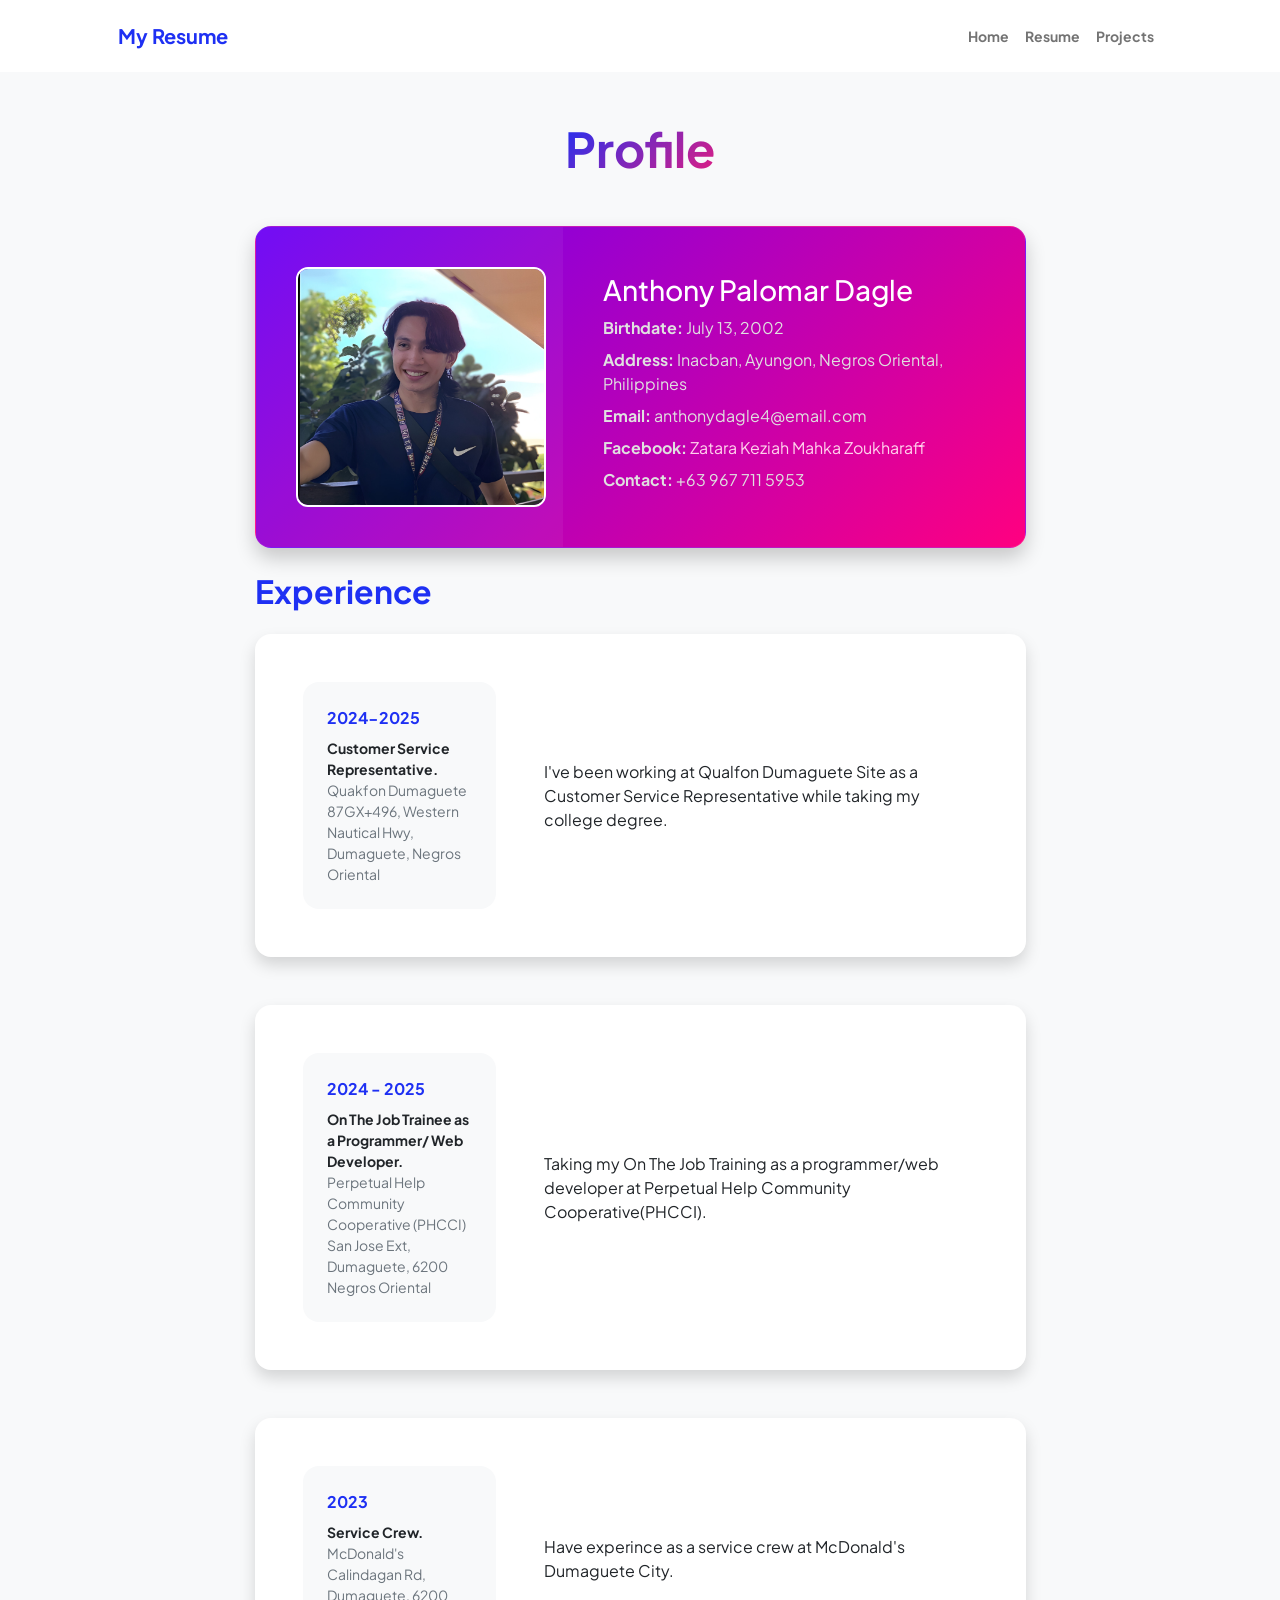
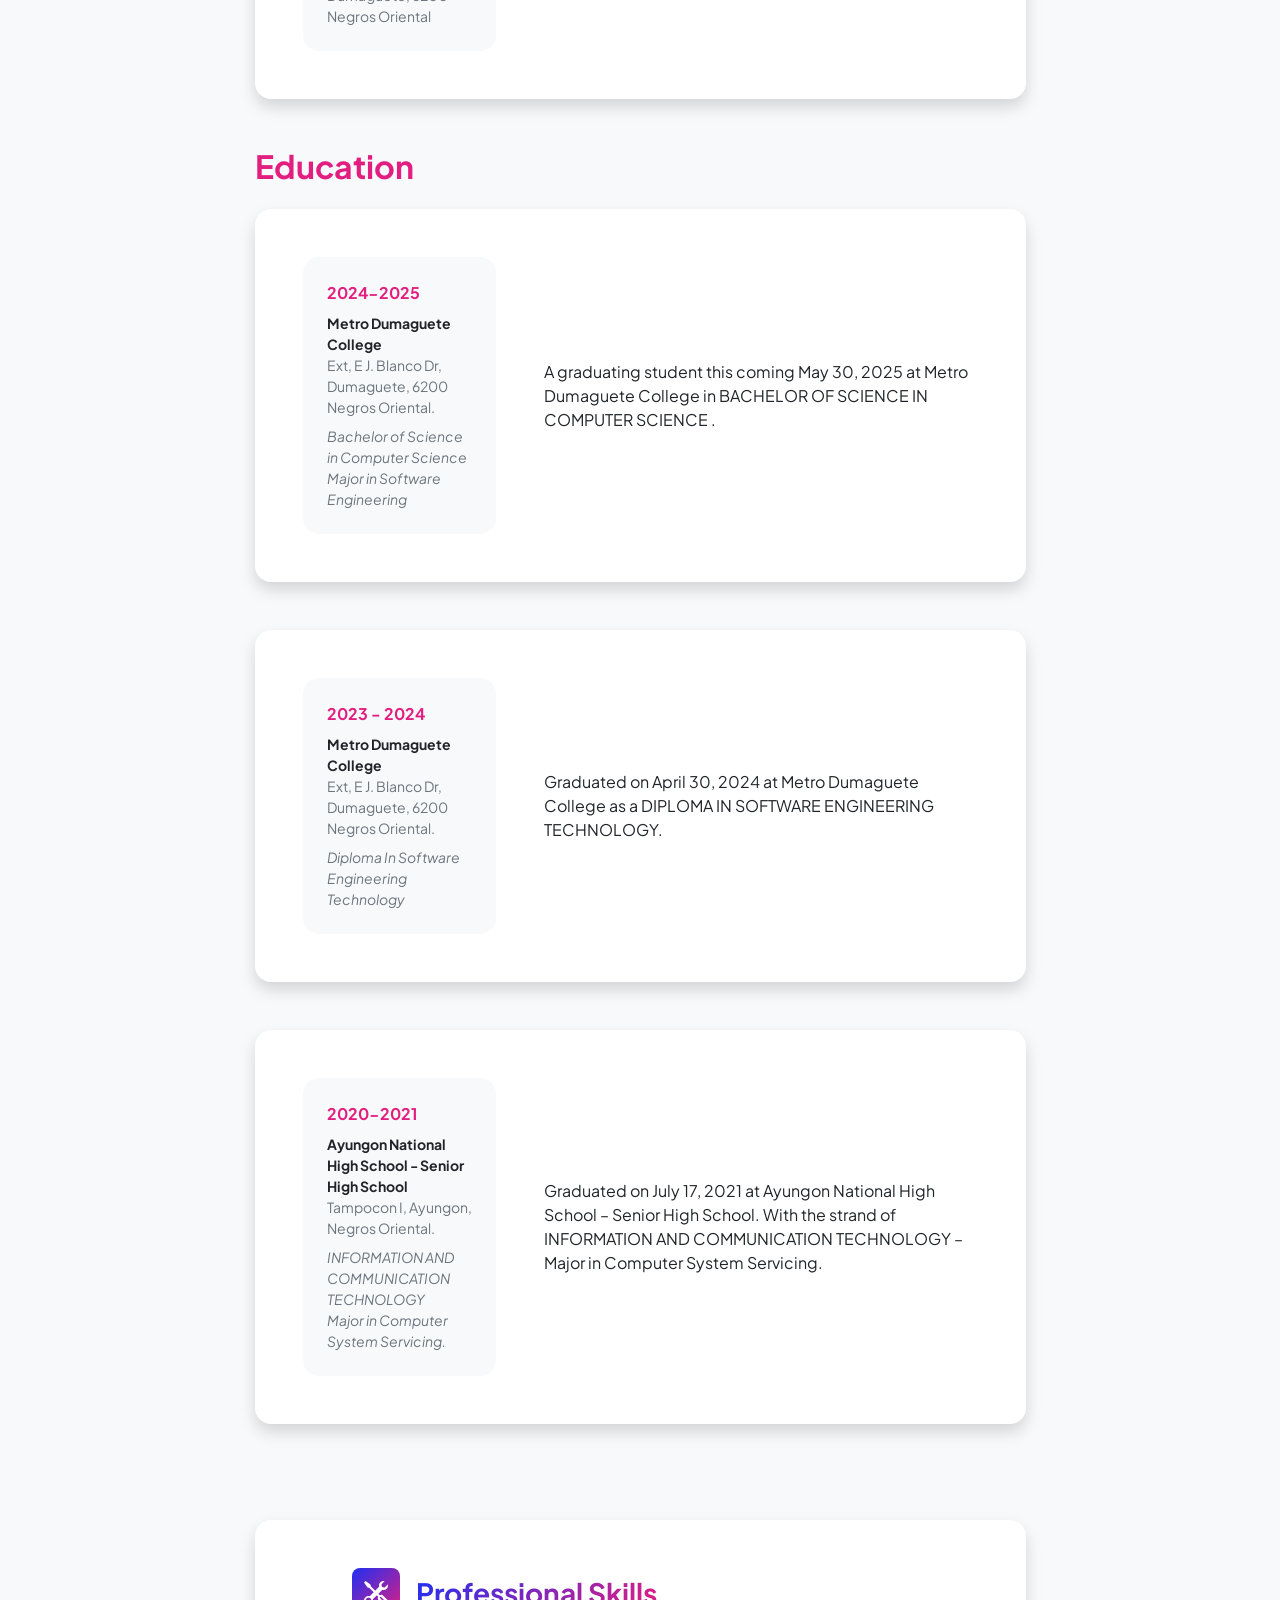
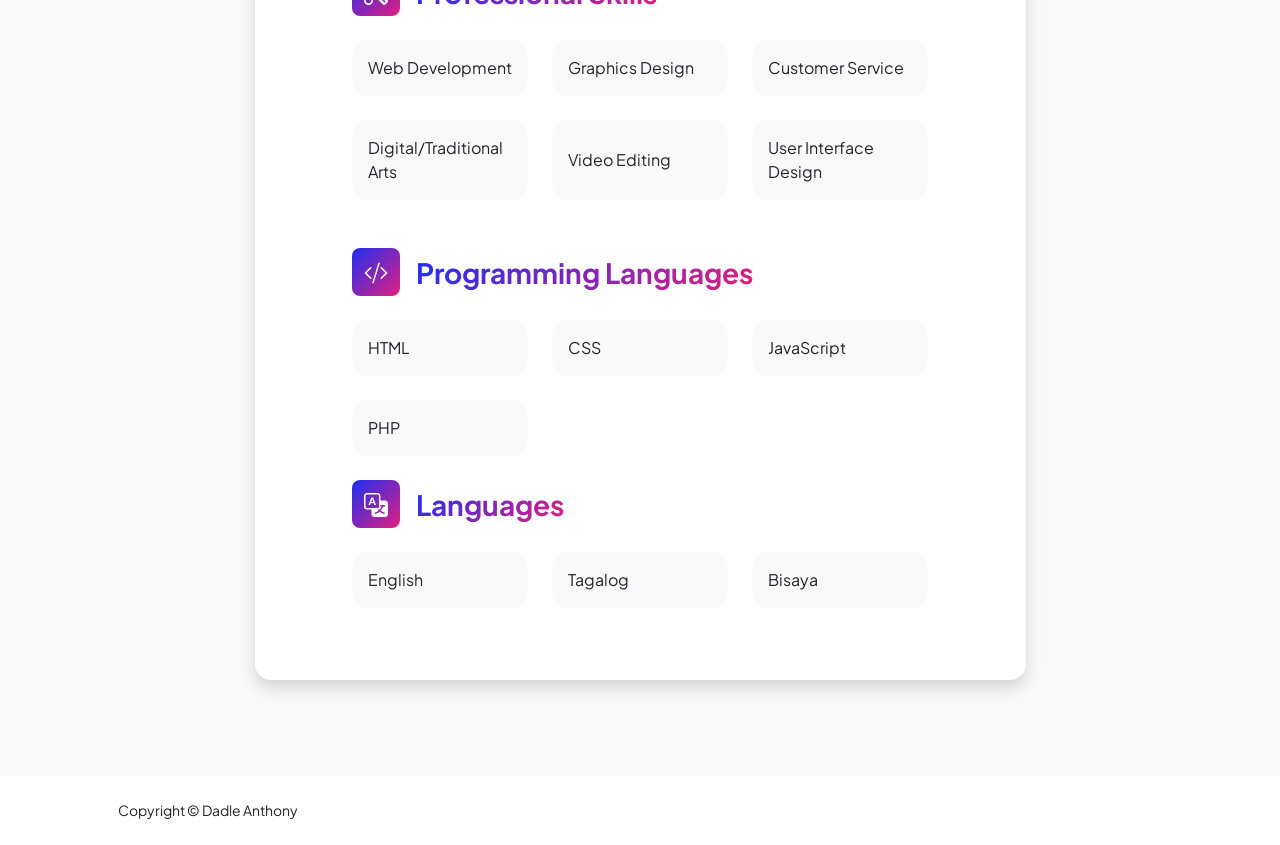
==== resume.html @ 904de493 "initial commit portfolio" ====
<!DOCTYPE html>
<html lang="en">
    <head>
        <meta charset="utf-8" />
        <meta name="viewport" content="width=device-width, initial-scale=1, shrink-to-fit=no" />
        <meta name="description" content="" />
        <meta name="author" content="" />
        <title>Dagle Anthony's Portfolio</title>
        <!-- Favicon-->
        <link rel="icon" type="image/x-icon" href="assets/favicon.ico" />
        <!-- Custom Google font-->
        <link rel="preconnect" href="https://fonts.googleapis.com" />
        <link rel="preconnect" href="https://fonts.gstatic.com" crossorigin />
        <link href="https://fonts.googleapis.com/css2?family=Plus+Jakarta+Sans:wght@100;200;300;400;500;600;700;800;900&amp;display=swap" rel="stylesheet" />
        <!-- Bootstrap icons-->
        <link href="https://cdn.jsdelivr.net/npm/bootstrap-icons@1.8.1/font/bootstrap-icons.css" rel="stylesheet" />
        <!-- Core theme CSS (includes Bootstrap)-->
        <link href="css/styles.css" rel="stylesheet" />
    </head>
    <body class="d-flex flex-column h-100 bg-light">
        <main class="flex-shrink-0">
            <!-- Navigation-->
            <nav class="navbar navbar-expand-lg navbar-light bg-white py-3">
                <div class="container px-5">
                    <a class="navbar-brand" href="index.html"><span class="fw-bolder text-primary">My Resume</span></a>
                    <button class="navbar-toggler" type="button" data-bs-toggle="collapse" data-bs-target="#navbarSupportedContent" aria-controls="navbarSupportedContent" aria-expanded="false" aria-label="Toggle navigation"><span class="navbar-toggler-icon"></span></button>
                    <div class="collapse navbar-collapse" id="navbarSupportedContent">
                        <ul class="navbar-nav ms-auto mb-2 mb-lg-0 small fw-bolder">
                            <li class="nav-item"><a class="nav-link" href="index.html">Home</a></li>
                            <li class="nav-item"><a class="nav-link" href="resume.html">Resume</a></li>
                            <li class="nav-item"><a class="nav-link" href="projects.html">Projects</a></li>
                            <!-- <li class="nav-item"><a class="nav-link" href="contact.html">Contact</a></li> -->
                        </ul>
                    </div>
                </div>
            </nav>
            <!-- Page Content-->
            <div class="container px-5 my-5">
                <div class="text-center mb-5">
                    <h1 class="display-5 fw-bolder mb-0"><span class="text-gradient d-inline">Profile</span></h1>
                </div>
                <div class="row gx-5 justify-content-center">
                    <div class="col-lg-11 col-xl-9 col-xxl-8">
                        <!--Profile Section-->
                        
                            <div class="profile-card">
                              <div class="profile-image">
                                <img src="assets/profile2.jpg" alt="Profile Picture" />
                              </div>
                              <div class="profile-info">
                                <h2>Anthony Palomar Dagle</h2>
                                <p><strong>Birthdate:</strong> July 13, 2002</p>
                                <p><strong>Address:</strong> Inacban, Ayungon, Negros Oriental, Philippines</p>
                                <p><strong>Email:</strong> anthonydagle4@email.com</p>
                                <p><strong>Facebook:</strong> <a href="https://www.facebook.com/anthony.dagle.77" target="_blank">Zatara Keziah Mahka Zoukharaff</a></p>
                                <p><strong>Contact:</strong> +63 967 711 5953</p>
                              </div>
                            </div>
                            <br>
                          

                        <!-- Experience Section-->
                        <section>
                            <div class="d-flex align-items-center justify-content-between mb-4">
                                <h2 class="text-primary fw-bolder mb-0">Experience</h2>
                                <!-- Download resume button-->
                                <!-- Note: Set the link href target to a PDF file within your project-->
                                
                            </div>
                        
                            <!-- Experience Card 1-->
                            <div class="card shadow border-0 rounded-4 mb-5">
                                <div class="card-body p-5">
                                    <div class="row align-items-center gx-5">
                                        <div class="col text-center text-lg-start mb-4 mb-lg-0">
                                            <div class="bg-light p-4 rounded-4">
                                                <div class="text-primary fw-bolder mb-2">2024-2025</div>
                                                <div class="small fw-bolder">Customer Service Representative.</div>
                                                <div class="small text-muted">Quakfon Dumaguete</div>
                                                <div class="small text-muted">87GX+496, Western Nautical Hwy, Dumaguete, Negros Oriental</div>
                                            </div>
                                        </div>
                                        <div class="col-lg-8"><div>I've been working at Qualfon Dumaguete Site as a Customer Service Representative while taking my college degree.</div></div>
                                    </div>
                                </div>
                            </div>
                            <!-- Experience Card 2-->
                            <div class="card shadow border-0 rounded-4 mb-5">
                                <div class="card-body p-5">
                                    <div class="row align-items-center gx-5">
                                        <div class="col text-center text-lg-start mb-4 mb-lg-0">
                                            <div class="bg-light p-4 rounded-4">
                                                <div class="text-primary fw-bolder mb-2">2024 - 2025</div>
                                                <div class="small fw-bolder">On The Job Trainee as a Programmer/ Web Developer.</div>
                                                <div class="small text-muted">Perpetual Help Community Cooperative (PHCCI)</div>
                                                <div class="small text-muted">San Jose Ext, Dumaguete, 6200 Negros Oriental</div>
                                            </div>
                                        </div>
                                        <div class="col-lg-8"><div>Taking my On The Job Training as a programmer/web developer at Perpetual Help Community Cooperative(PHCCI).</div></div>
                                    </div>
                                </div>
                            </div>
                            <!-- Experience Card 3-->
                            <div class="card shadow border-0 rounded-4 mb-5">
                                <div class="card-body p-5">
                                    <div class="row align-items-center gx-5">
                                        <div class="col text-center text-lg-start mb-4 mb-lg-0">
                                            <div class="bg-light p-4 rounded-4">
                                                <div class="text-primary fw-bolder mb-2">2023</div>
                                                <div class="small fw-bolder">Service Crew.</div>
                                                <div class="small text-muted">McDonald's</div>
                                                <div class="small text-muted">Calindagan Rd, Dumaguete, 6200 Negros Oriental</div>
                                            </div>
                                        </div>
                                        <div class="col-lg-8"><div>Have experince as a service crew at McDonald's Dumaguete City.</div></div>
                                    </div>
                                </div>
                            </div>
                            
                        </section>
                        <!-- Education Section-->
                        <section>
                            <h2 class="text-secondary fw-bolder mb-4">Education</h2>
                            <!-- Education Card 1-->
                            <div class="card shadow border-0 rounded-4 mb-5">
                                <div class="card-body p-5">
                                    <div class="row align-items-center gx-5">
                                        <div class="col text-center text-lg-start mb-4 mb-lg-0">
                                            <div class="bg-light p-4 rounded-4">
                                                <div class="text-secondary fw-bolder mb-2">2024-2025</div>
                                                <div class="mb-2">
                                                    <div class="small fw-bolder">Metro Dumaguete College</div>
                                                    <div class="small text-muted">Ext, E J. Blanco Dr, Dumaguete, 6200 Negros Oriental.</div>
                                                </div>
                                                <div class="fst-italic">
                                                    <div class="small text-muted">Bachelor of Science in Computer Science</div>
                                                    <div class="small text-muted">Major in Software Engineering</div>
                                                </div>
                                            </div>
                                        </div>
                                        <div class="col-lg-8"><div>A graduating student this coming May 30, 2025 at Metro Dumaguete College in BACHELOR OF SCIENCE IN COMPUTER SCIENCE .</div></div>
                                    </div>
                                </div>
                            </div>
                            <!-- Education Card 2-->
                            <div class="card shadow border-0 rounded-4 mb-5">
                                <div class="card-body p-5">
                                    <div class="row align-items-center gx-5">
                                        <div class="col text-center text-lg-start mb-4 mb-lg-0">
                                            <div class="bg-light p-4 rounded-4">
                                                <div class="text-secondary fw-bolder mb-2">2023 - 2024</div>
                                                <div class="mb-2">
                                                    <div class="small fw-bolder">Metro Dumaguete College</div>
                                                    <div class="small text-muted">Ext, E J. Blanco Dr, Dumaguete, 6200 Negros Oriental.</div>
                                                </div>
                                                <div class="fst-italic">
                                                    <div class="small text-muted">Diploma In Software Engineering Technology</div>
                                                    
                                                </div>
                                            </div>
                                        </div>
                                        <div class="col-lg-8"><div>Graduated on April 30, 2024 at Metro Dumaguete College as a DIPLOMA IN SOFTWARE ENGINEERING TECHNOLOGY.</div></div>
                                    </div>
                                </div>
                            </div>
                            <!-- Education Card 3-->
                            <div class="card shadow border-0 rounded-4 mb-5">
                                <div class="card-body p-5">
                                    <div class="row align-items-center gx-5">
                                        <div class="col text-center text-lg-start mb-4 mb-lg-0">
                                            <div class="bg-light p-4 rounded-4">
                                                <div class="text-secondary fw-bolder mb-2">2020-2021</div>
                                                <div class="mb-2">
                                                    <div class="small fw-bolder">Ayungon National High School - Senior High School</div>
                                                    <div class="small text-muted">Tampocon I, Ayungon, Negros Oriental.</div>
                                                </div>
                                                <div class="fst-italic">
                                                    <div class="small text-muted">INFORMATION AND COMMUNICATION TECHNOLOGY</div>
                                                    <div class="small text-muted">Major in Computer System Servicing.</div>
                                                </div>
                                            </div>
                                        </div>
                                        <div class="col-lg-8"><div>Graduated on July 17, 2021 at Ayungon National High School – Senior High School. With the strand of INFORMATION AND COMMUNICATION TECHNOLOGY – Major in Computer System Servicing.</div></div>
                                    </div>
                                </div>
                            </div>

                        </section>
                        <!-- Divider-->
                        <div class="pb-5"></div>
                        <!-- Skills Section-->
                        <section>
                            <!-- Skillset Card-->
                            <div class="card shadow border-0 rounded-4 mb-5">
                                <div class="card-body p-5">
                                    <!-- Professional skills list-->
                                    <div class="mb-5">
                                        <div class="d-flex align-items-center mb-4">
                                            <div class="feature bg-primary bg-gradient-primary-to-secondary text-white rounded-3 me-3"><i class="bi bi-tools"></i></div>
                                            <h3 class="fw-bolder mb-0"><span class="text-gradient d-inline">Professional Skills</span></h3>
                                        </div>
                                        <div class="row row-cols-1 row-cols-md-3 mb-4">
                                            <div class="col mb-4 mb-md-0"><div class="d-flex align-items-center bg-light rounded-4 p-3 h-100">Web Development</div></div>
                                            <div class="col mb-4 mb-md-0"><div class="d-flex align-items-center bg-light rounded-4 p-3 h-100">Graphics Design</div></div>
                                            <div class="col"><div class="d-flex align-items-center bg-light rounded-4 p-3 h-100">Customer Service</div></div>
                                        </div>
                                        <div class="row row-cols-1 row-cols-md-3">
                                            <div class="col mb-4 mb-md-0"><div class="d-flex align-items-center bg-light rounded-4 p-3 h-100">Digital/Traditional Arts</div></div>
                                            <div class="col mb-4 mb-md-0"><div class="d-flex align-items-center bg-light rounded-4 p-3 h-100">Video Editing</div></div>
                                            <div class="col"><div class="d-flex align-items-center bg-light rounded-4 p-3 h-100">User Interface Design</div></div>
                                        </div>
                                    </div>
                                    <!-- Languages list-->
                                    <div class="mb-0">
                                        <div class="d-flex align-items-center mb-4">
                                            <div class="feature bg-primary bg-gradient-primary-to-secondary text-white rounded-3 me-3"><i class="bi bi-code-slash"></i></div>
                                            <h3 class="fw-bolder mb-0"><span class="text-gradient d-inline">Programming Languages</span></h3>
                                        </div>
                                        <div class="row row-cols-1 row-cols-md-3 mb-4">
                                            <div class="col mb-4 mb-md-0"><div class="d-flex align-items-center bg-light rounded-4 p-3 h-100">HTML</div></div>
                                            <div class="col mb-4 mb-md-0"><div class="d-flex align-items-center bg-light rounded-4 p-3 h-100">CSS</div></div>
                                            <div class="col"><div class="d-flex align-items-center bg-light rounded-4 p-3 h-100">JavaScript</div></div>
                                        </div>
                                        <div class="row row-cols-1 row-cols-md-3">
                                            <div class="col mb-4 mb-md-0"><div class="d-flex align-items-center bg-light rounded-4 p-3 h-100">PHP</div></div>
                                            
                                        </div>
                                    </div>
                                    <!-- Dialect list-->
                                     <br>
                                    <div class="mb-0">
                                        <div class="d-flex align-items-center mb-4">
                                            <div class="feature bg-primary bg-gradient-primary-to-secondary text-white rounded-3 me-3"><i class="bi bi-translate"></i></div>
                                            <h3 class="fw-bolder mb-0"><span class="text-gradient d-inline">Languages</span></h3>
                                        </div>
                                        <div class="row row-cols-1 row-cols-md-3 mb-4">
                                            <div class="col mb-4 mb-md-0"><div class="d-flex align-items-center bg-light rounded-4 p-3 h-100">English</div></div>
                                            <div class="col mb-4 mb-md-0"><div class="d-flex align-items-center bg-light rounded-4 p-3 h-100">Tagalog</div></div>
                                            <div class="col"><div class="d-flex align-items-center bg-light rounded-4 p-3 h-100">Bisaya</div></div>
                                        </div>
                                        
                                    </div>
                                </div>
                            </div>
                        </section>
                    </div>
                </div>
            </div>
        </main>
        <!-- Footer-->
        <footer class="bg-white py-4 mt-auto">
            <div class="container px-5">
                <div class="row align-items-center justify-content-between flex-column flex-sm-row">
                    <div class="col-auto"><div class="small m-0">Copyright &copy; Dadle Anthony</div></div>
                    <!-- <div class="col-auto">
                        <a class="small" href="#!">Privacy</a>
                        <span class="mx-1">&middot;</span>
                        <a class="small" href="#!">Terms</a>
                        <span class="mx-1">&middot;</span>
                        <a class="small" href="#!">Contact</a>
                    </div>-->
                </div>
            </div>
        </footer>
        <!-- Bootstrap core JS-->
        <script src="https://cdn.jsdelivr.net/npm/bootstrap@5.2.3/dist/js/bootstrap.bundle.min.js"></script>
        <!-- Core theme JS-->
        <script src="js/scripts.js"></script>
    </body>
</html>
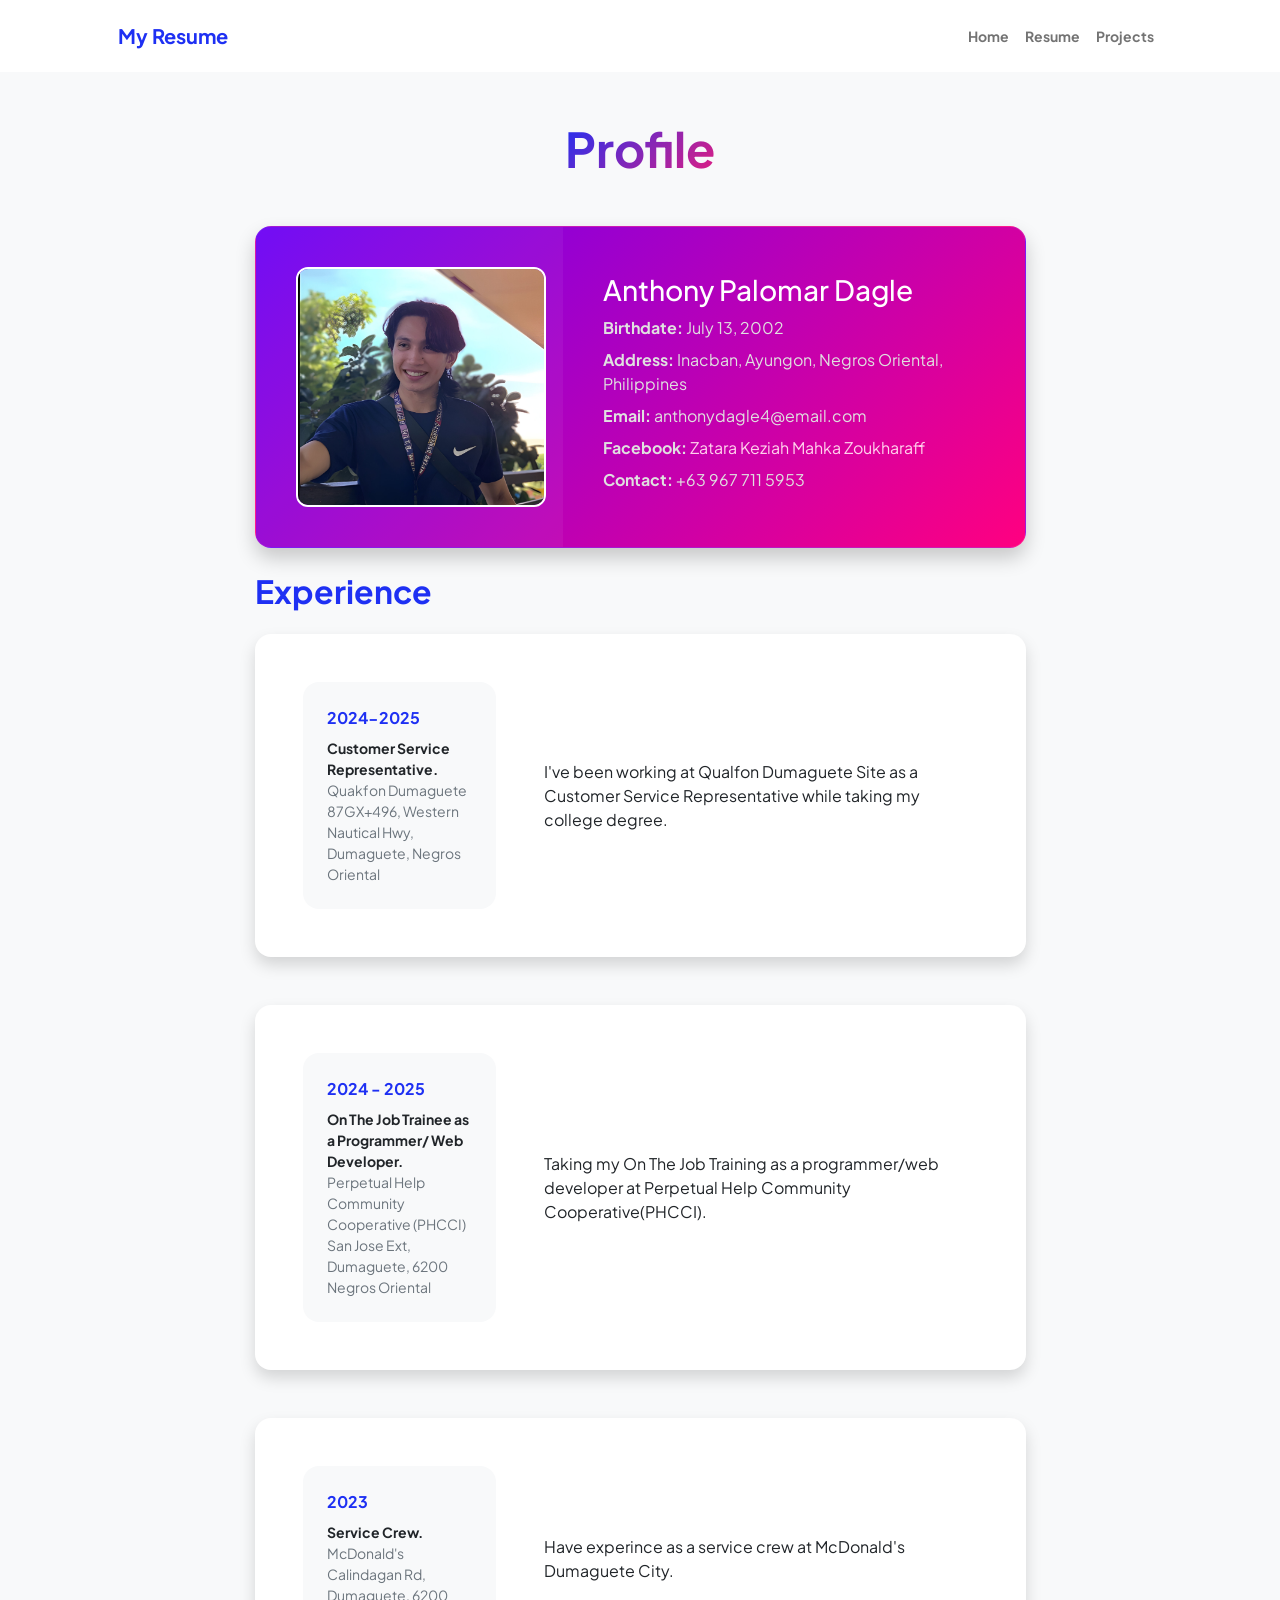
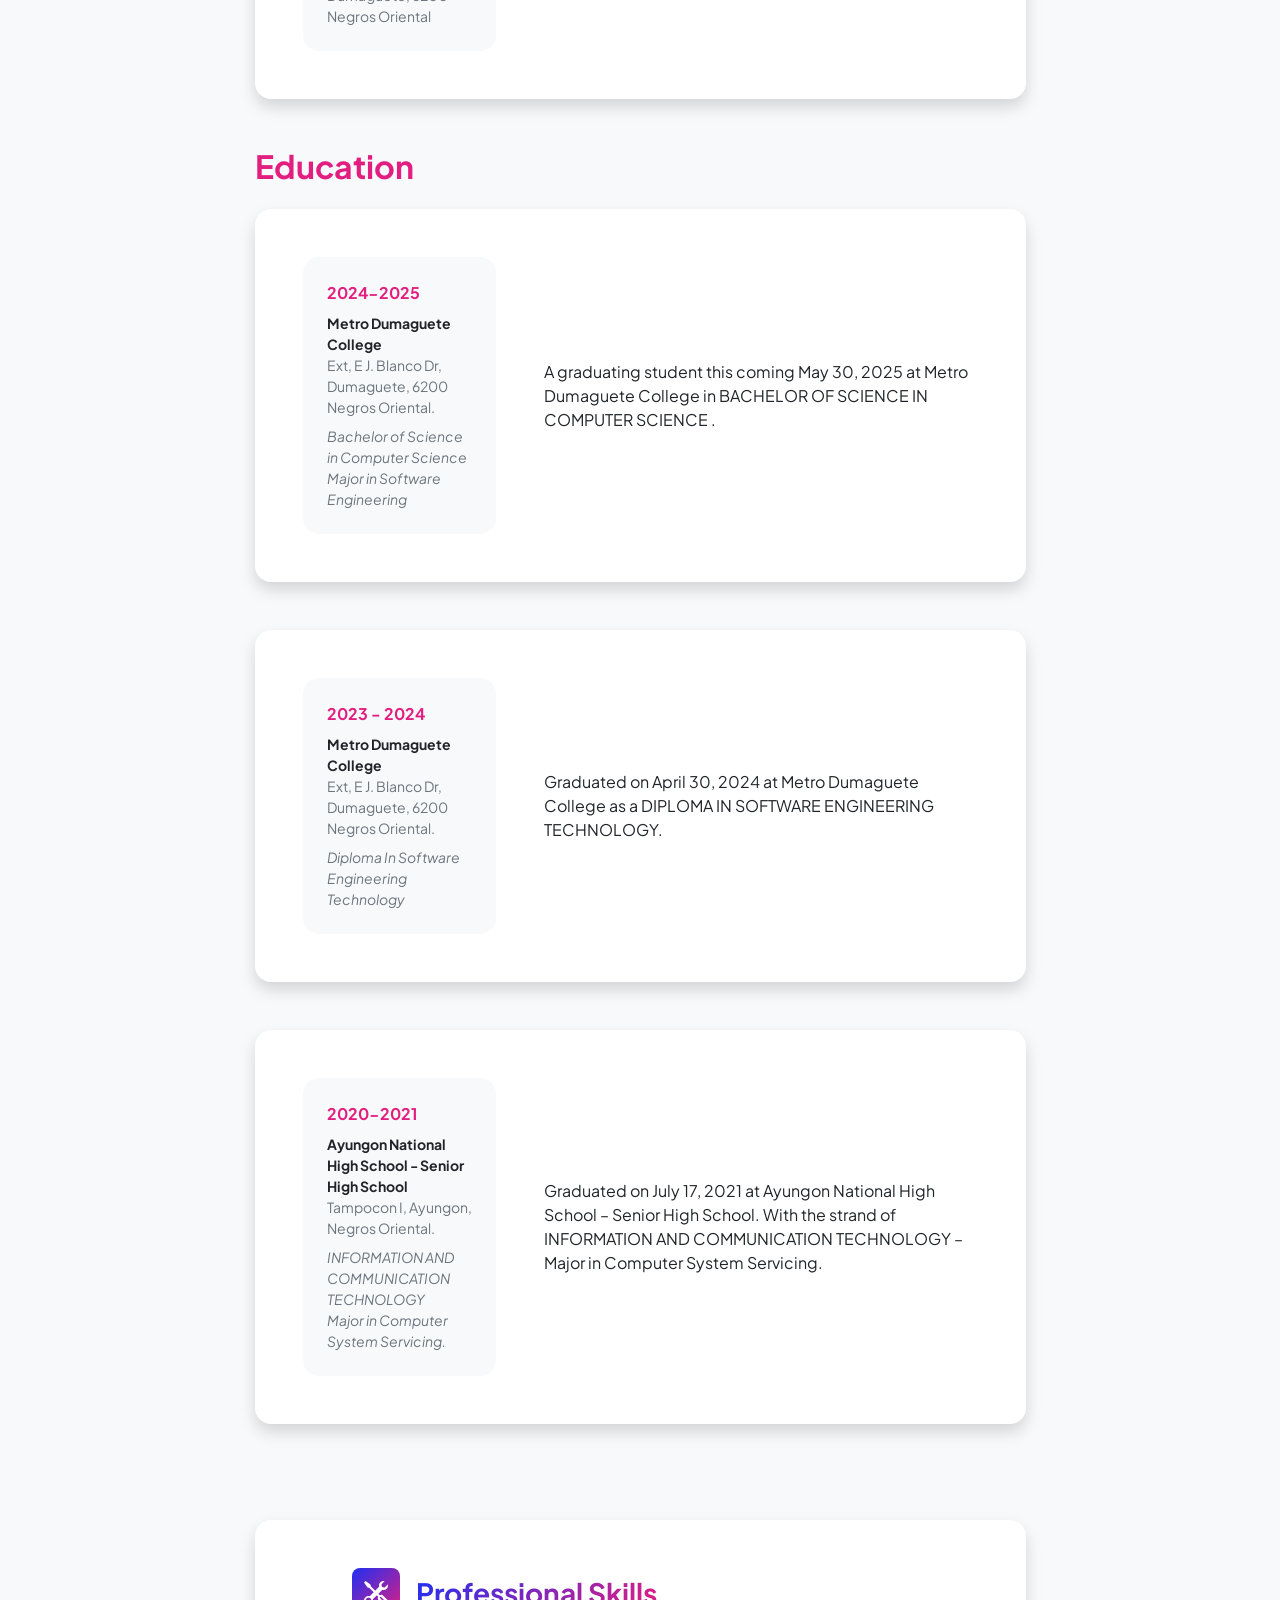
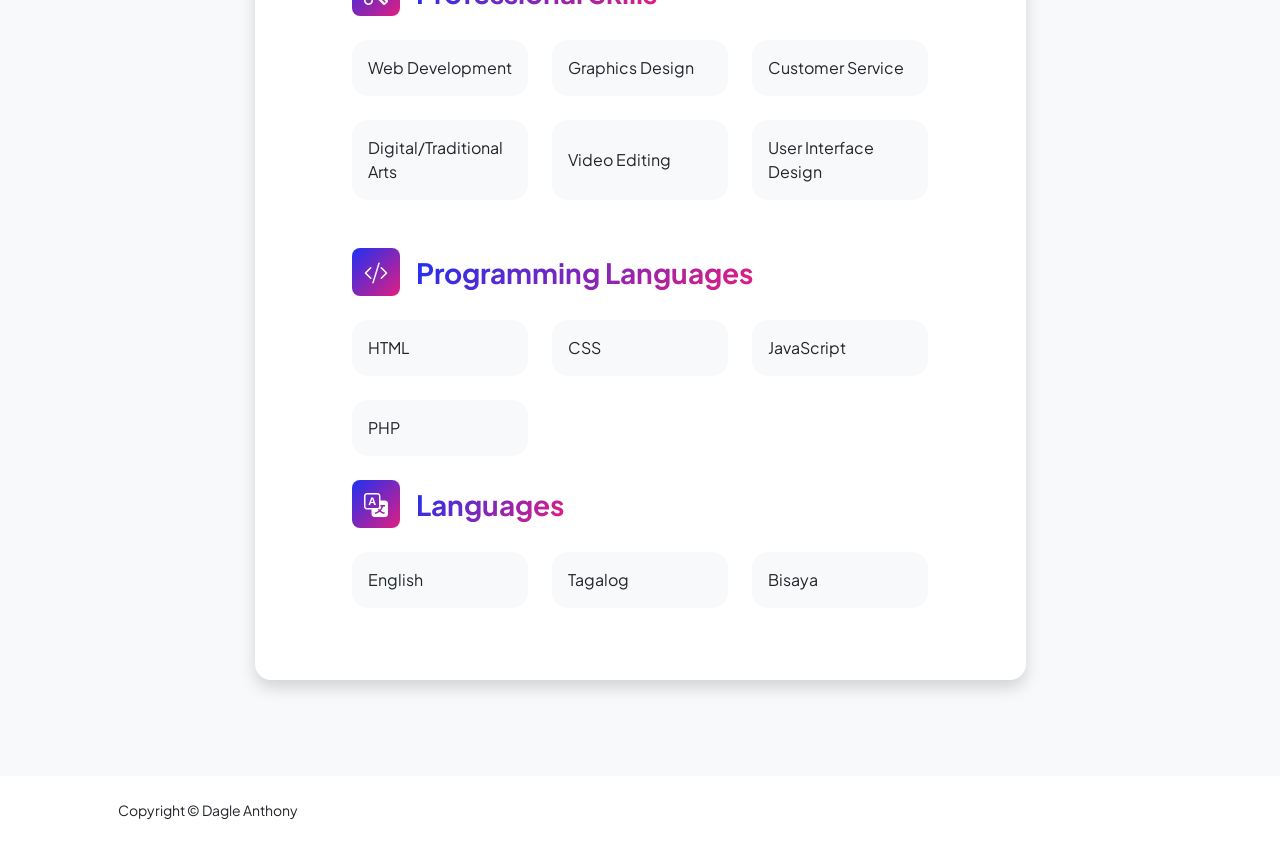
==== commit 6acfc560: "Update resume.html" ====
--- a/resume.html
+++ b/resume.html
@@ -251,7 +251,7 @@
         <footer class="bg-white py-4 mt-auto">
             <div class="container px-5">
                 <div class="row align-items-center justify-content-between flex-column flex-sm-row">
-                    <div class="col-auto"><div class="small m-0">Copyright &copy; Dadle Anthony</div></div>
+                    <div class="col-auto"><div class="small m-0">Copyright &copy; Dagle Anthony</div></div>
                     <!-- <div class="col-auto">
                         <a class="small" href="#!">Privacy</a>
                         <span class="mx-1">&middot;</span>
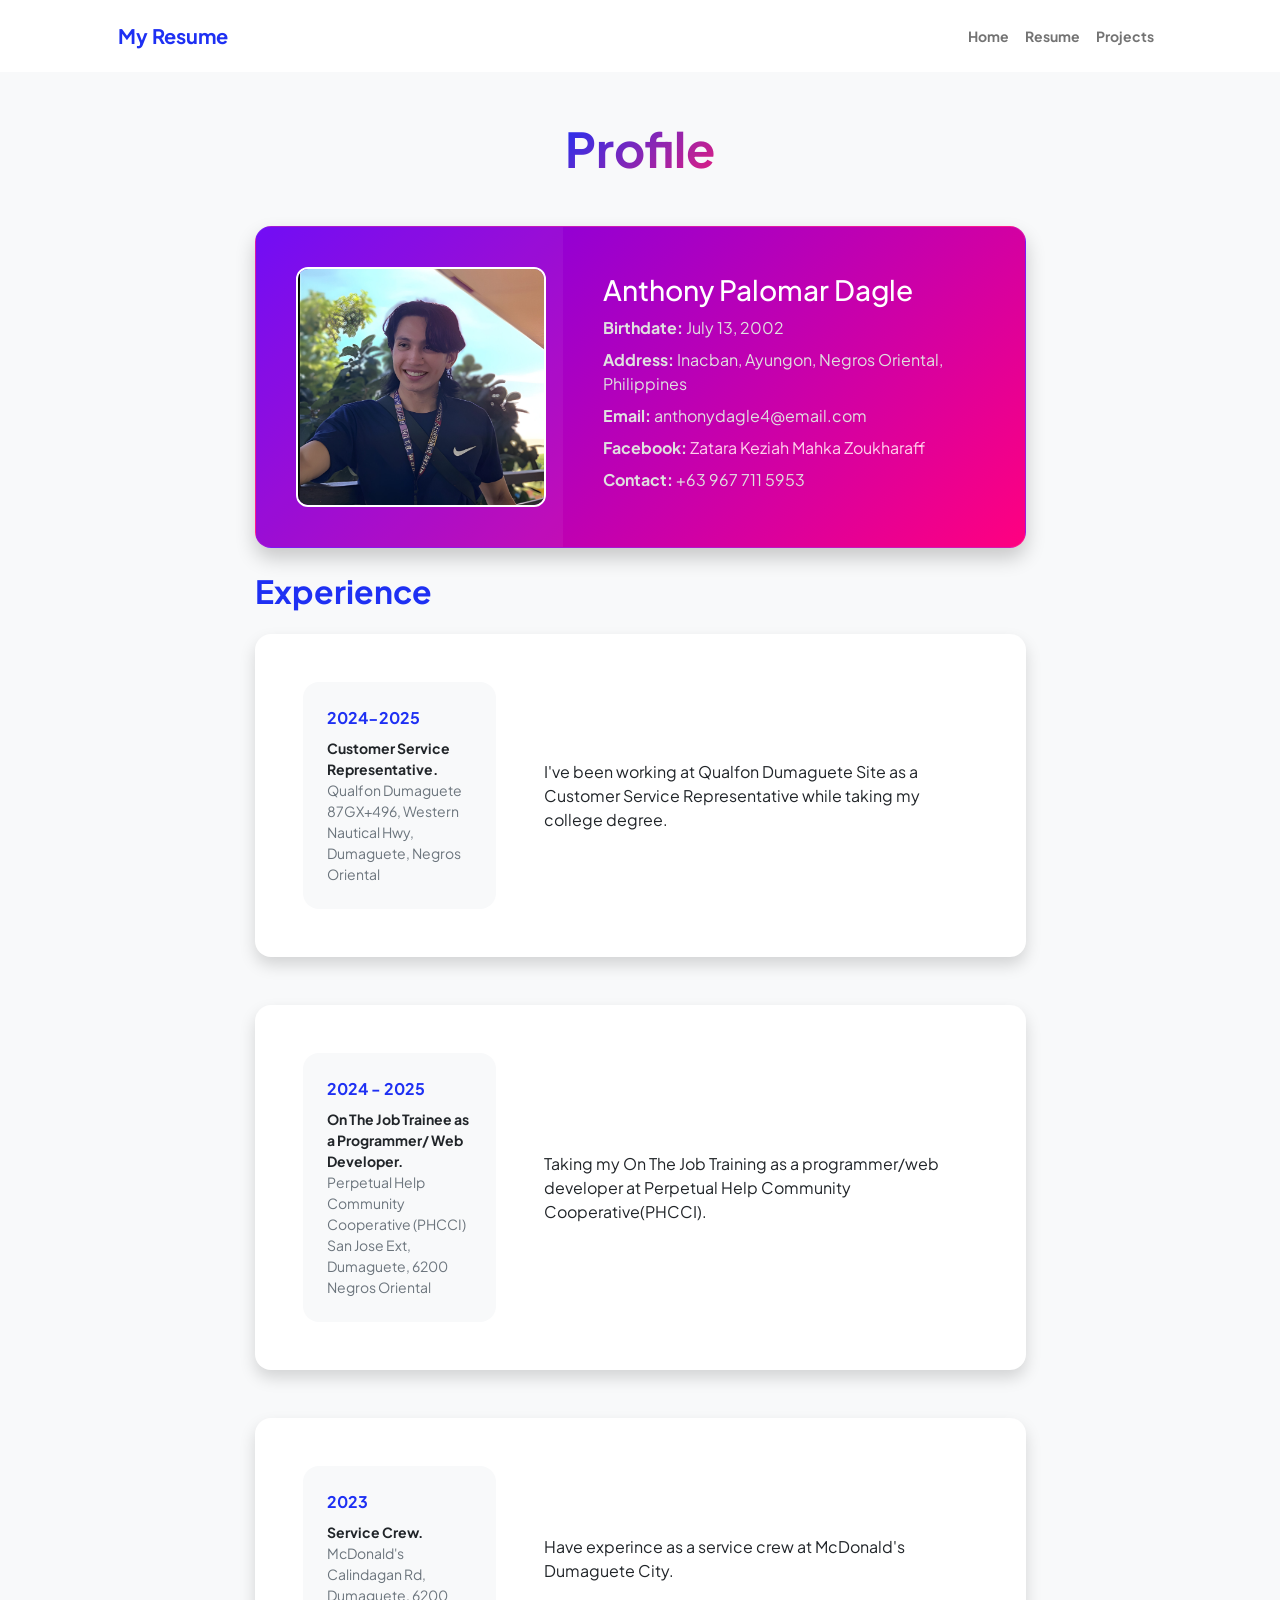
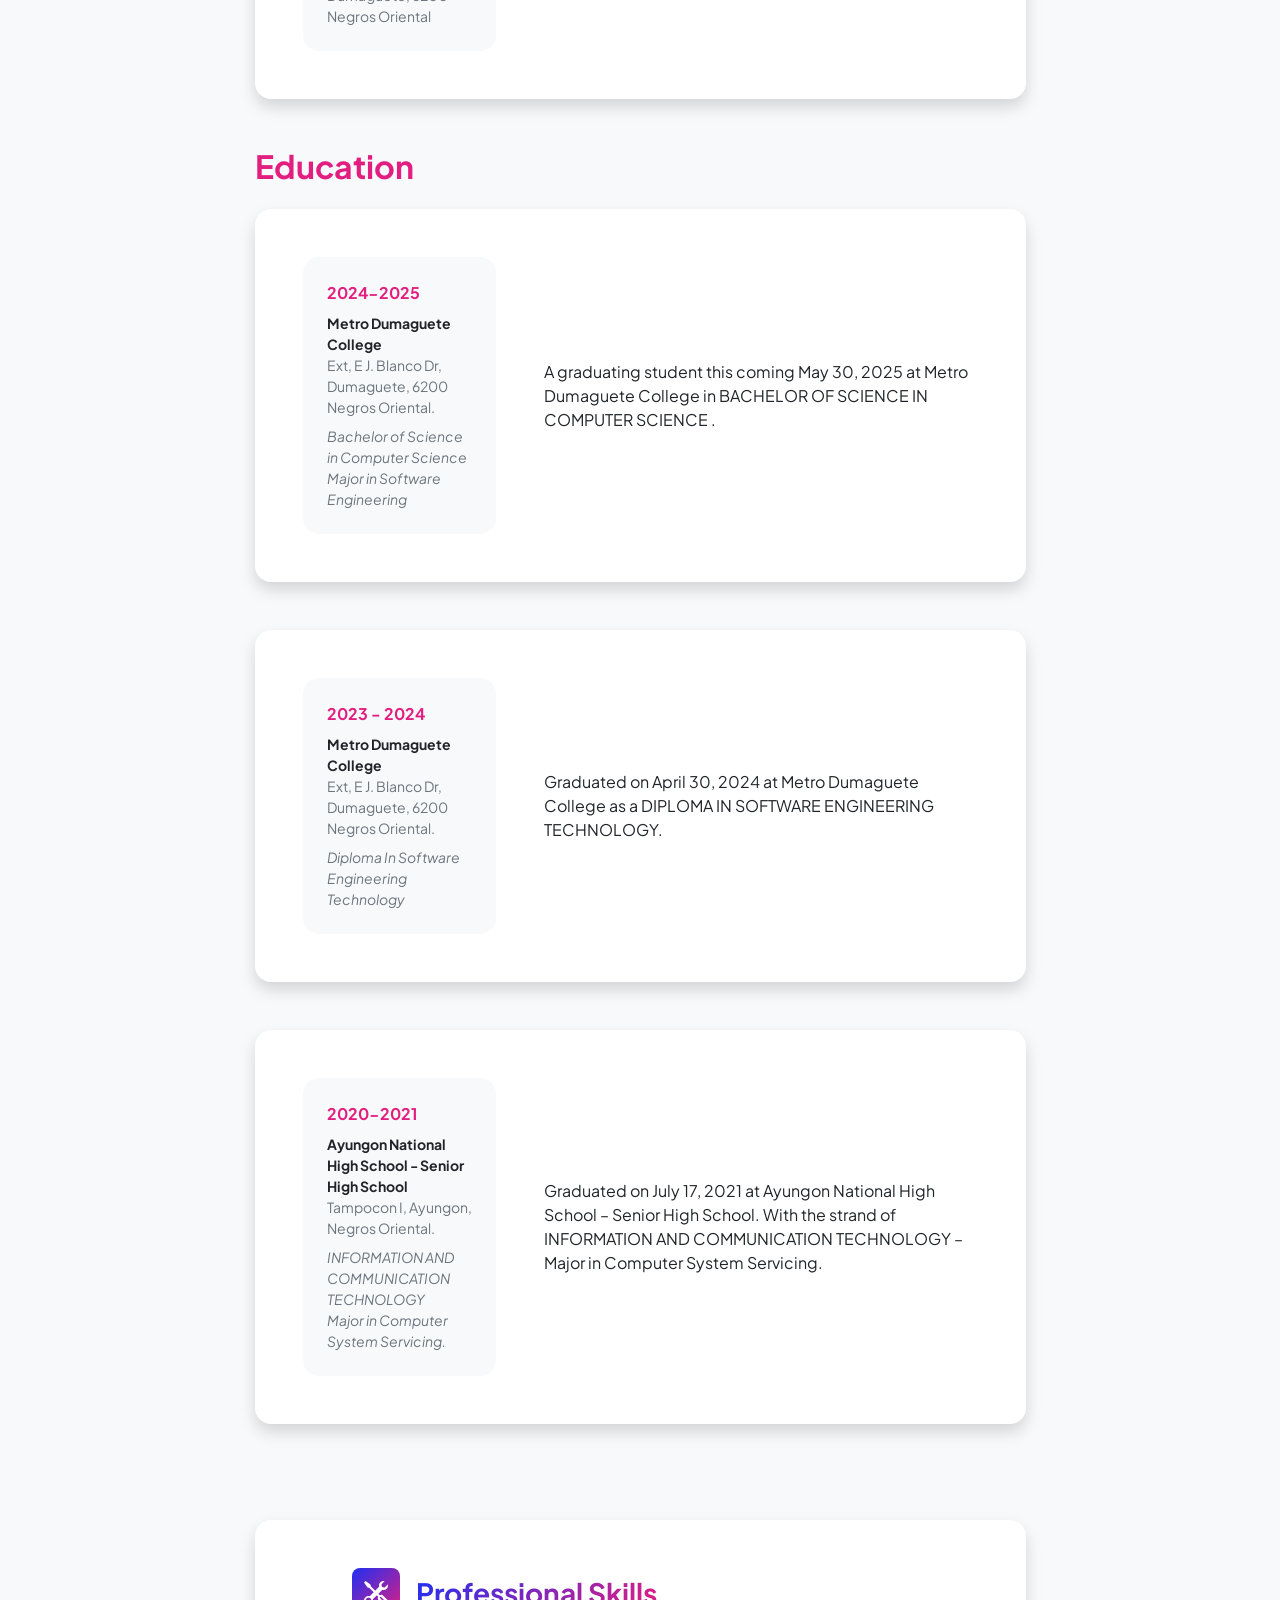
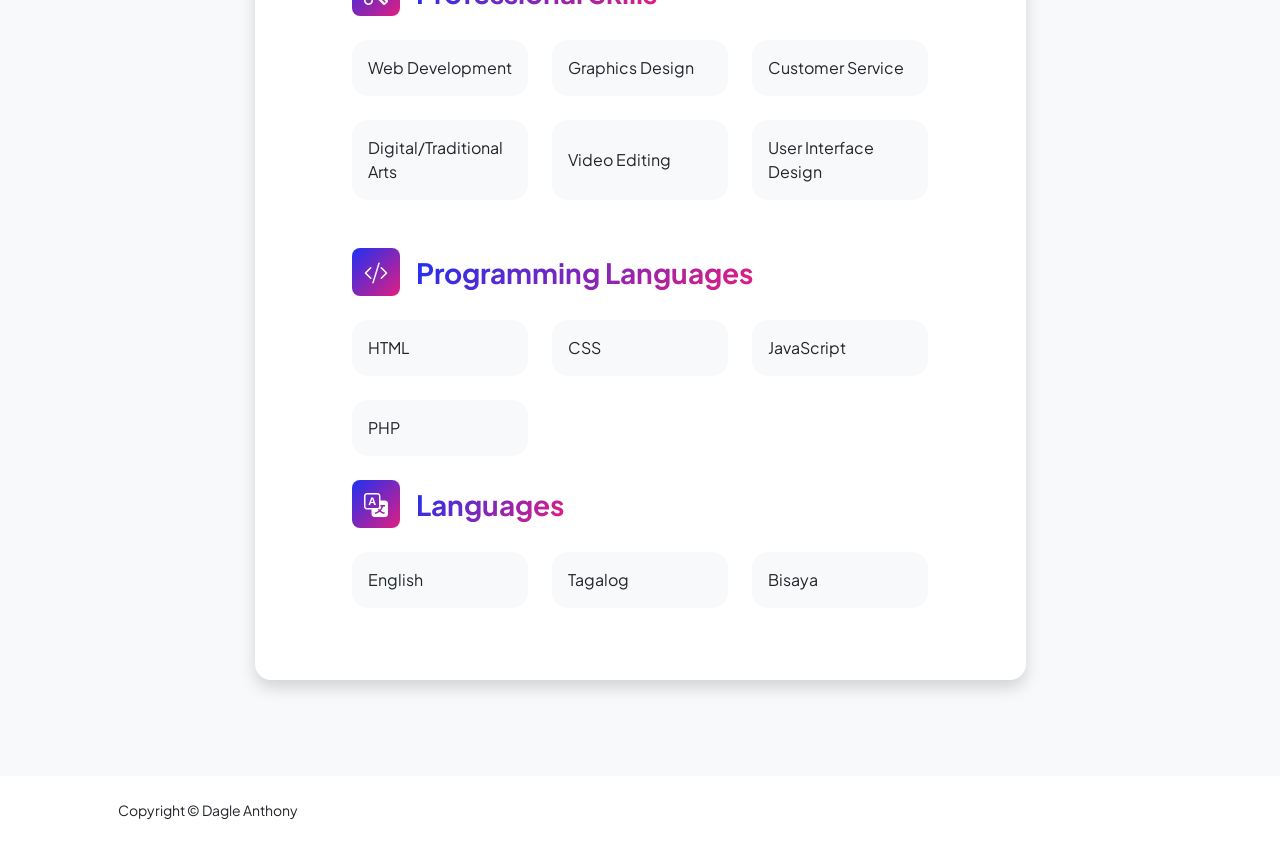
==== commit 9c9f9a70: "Update resume.html" ====
--- a/resume.html
+++ b/resume.html
@@ -76,7 +76,7 @@
                                             <div class="bg-light p-4 rounded-4">
                                                 <div class="text-primary fw-bolder mb-2">2024-2025</div>
                                                 <div class="small fw-bolder">Customer Service Representative.</div>
-                                                <div class="small text-muted">Quakfon Dumaguete</div>
+                                                <div class="small text-muted">Qualfon Dumaguete</div>
                                                 <div class="small text-muted">87GX+496, Western Nautical Hwy, Dumaguete, Negros Oriental</div>
                                             </div>
                                         </div>
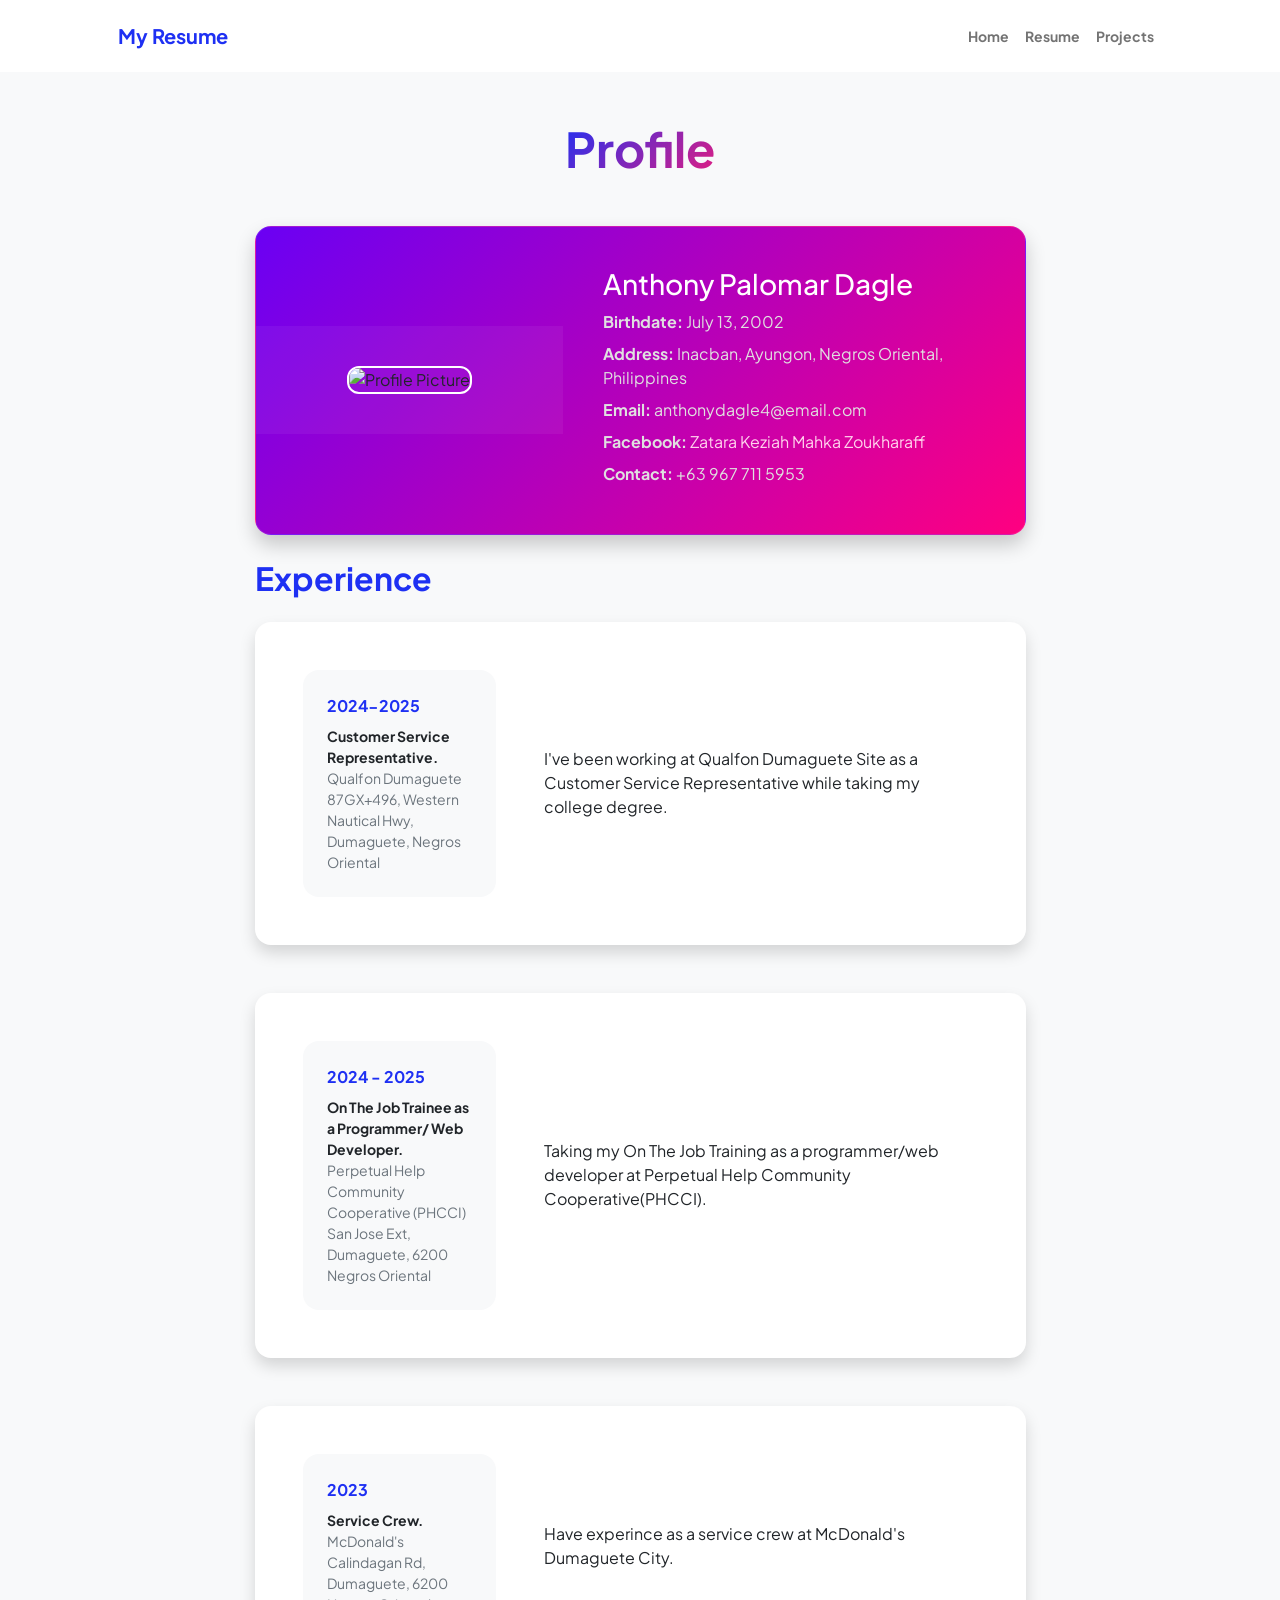
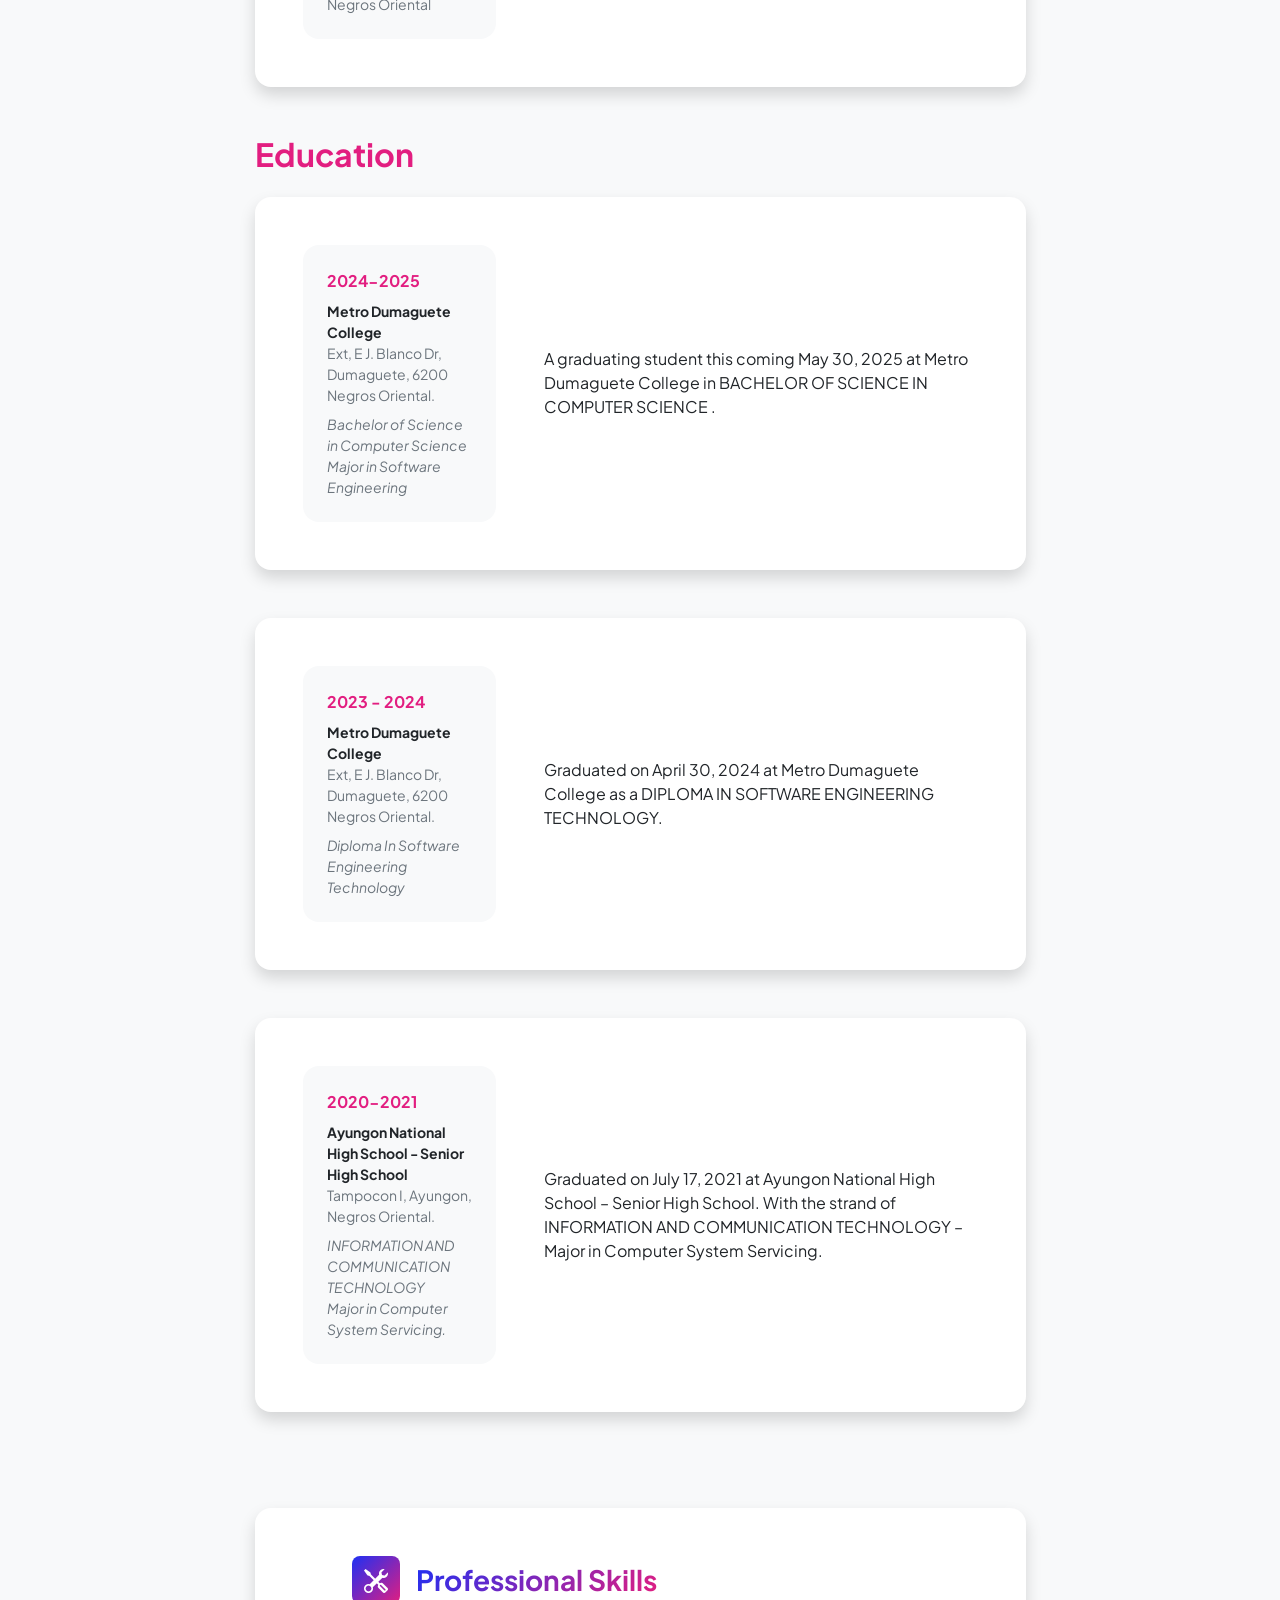
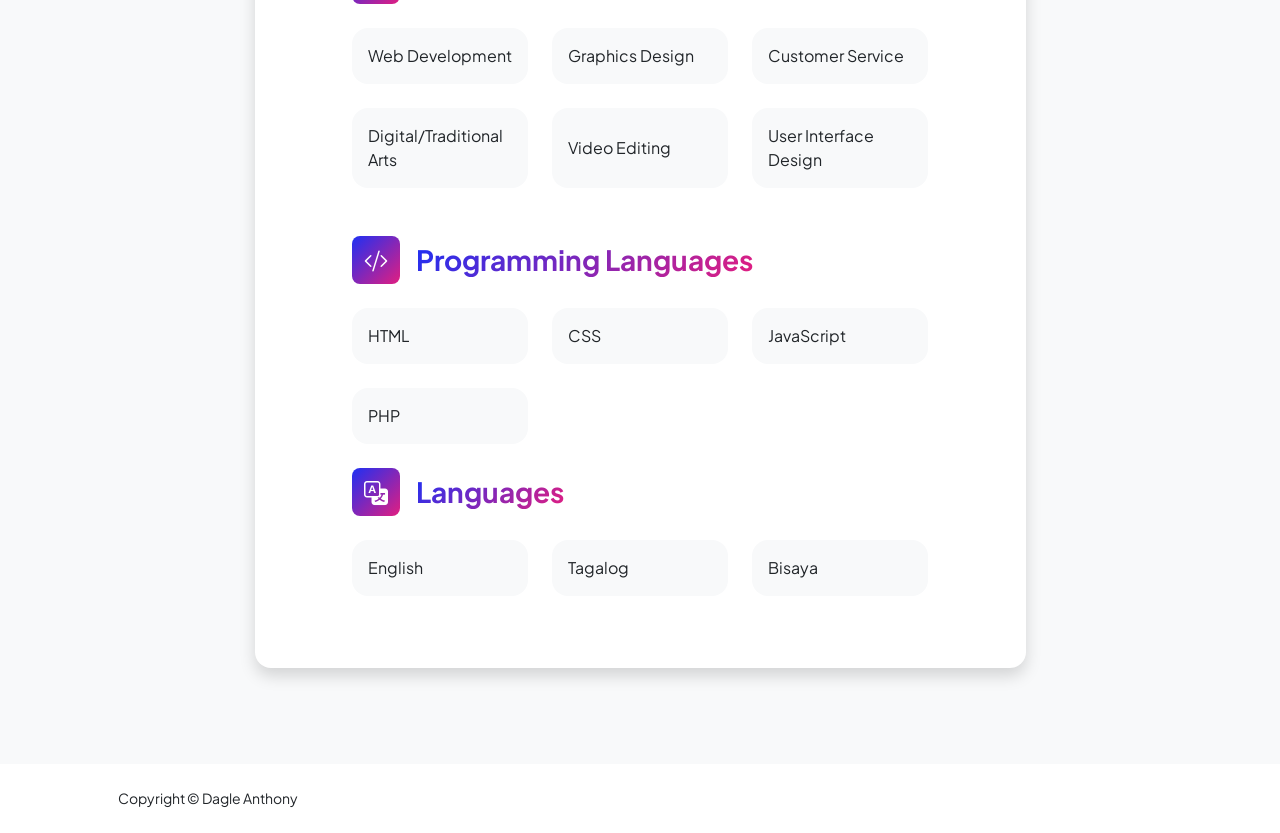
==== commit 4c2bd818: "Update resume.html" ====
--- a/resume.html
+++ b/resume.html
@@ -45,7 +45,7 @@
                         
                             <div class="profile-card">
                               <div class="profile-image">
-                                <img src="assets/profile2.jpg" alt="Profile Picture" />
+                                <img src="assets/profile5.jpg" alt="Profile Picture" />
                               </div>
                               <div class="profile-info">
                                 <h2>Anthony Palomar Dagle</h2>
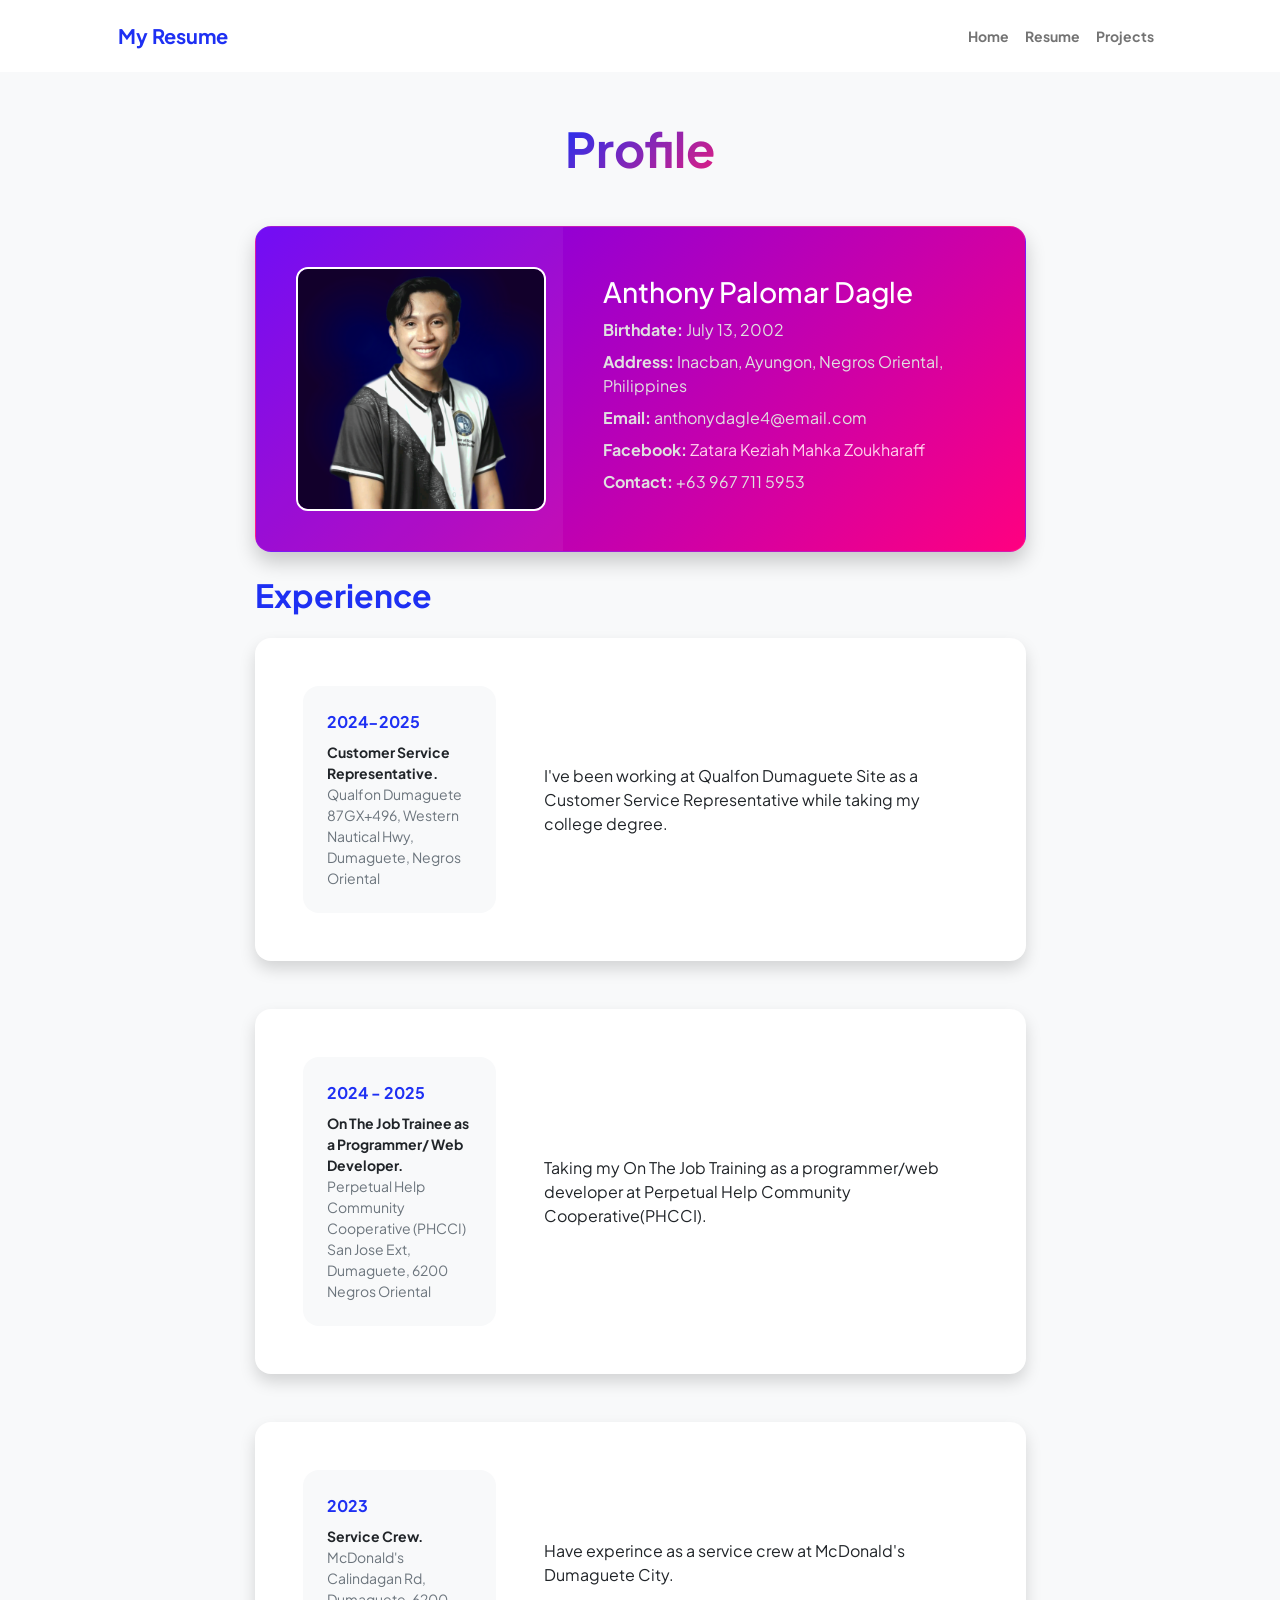
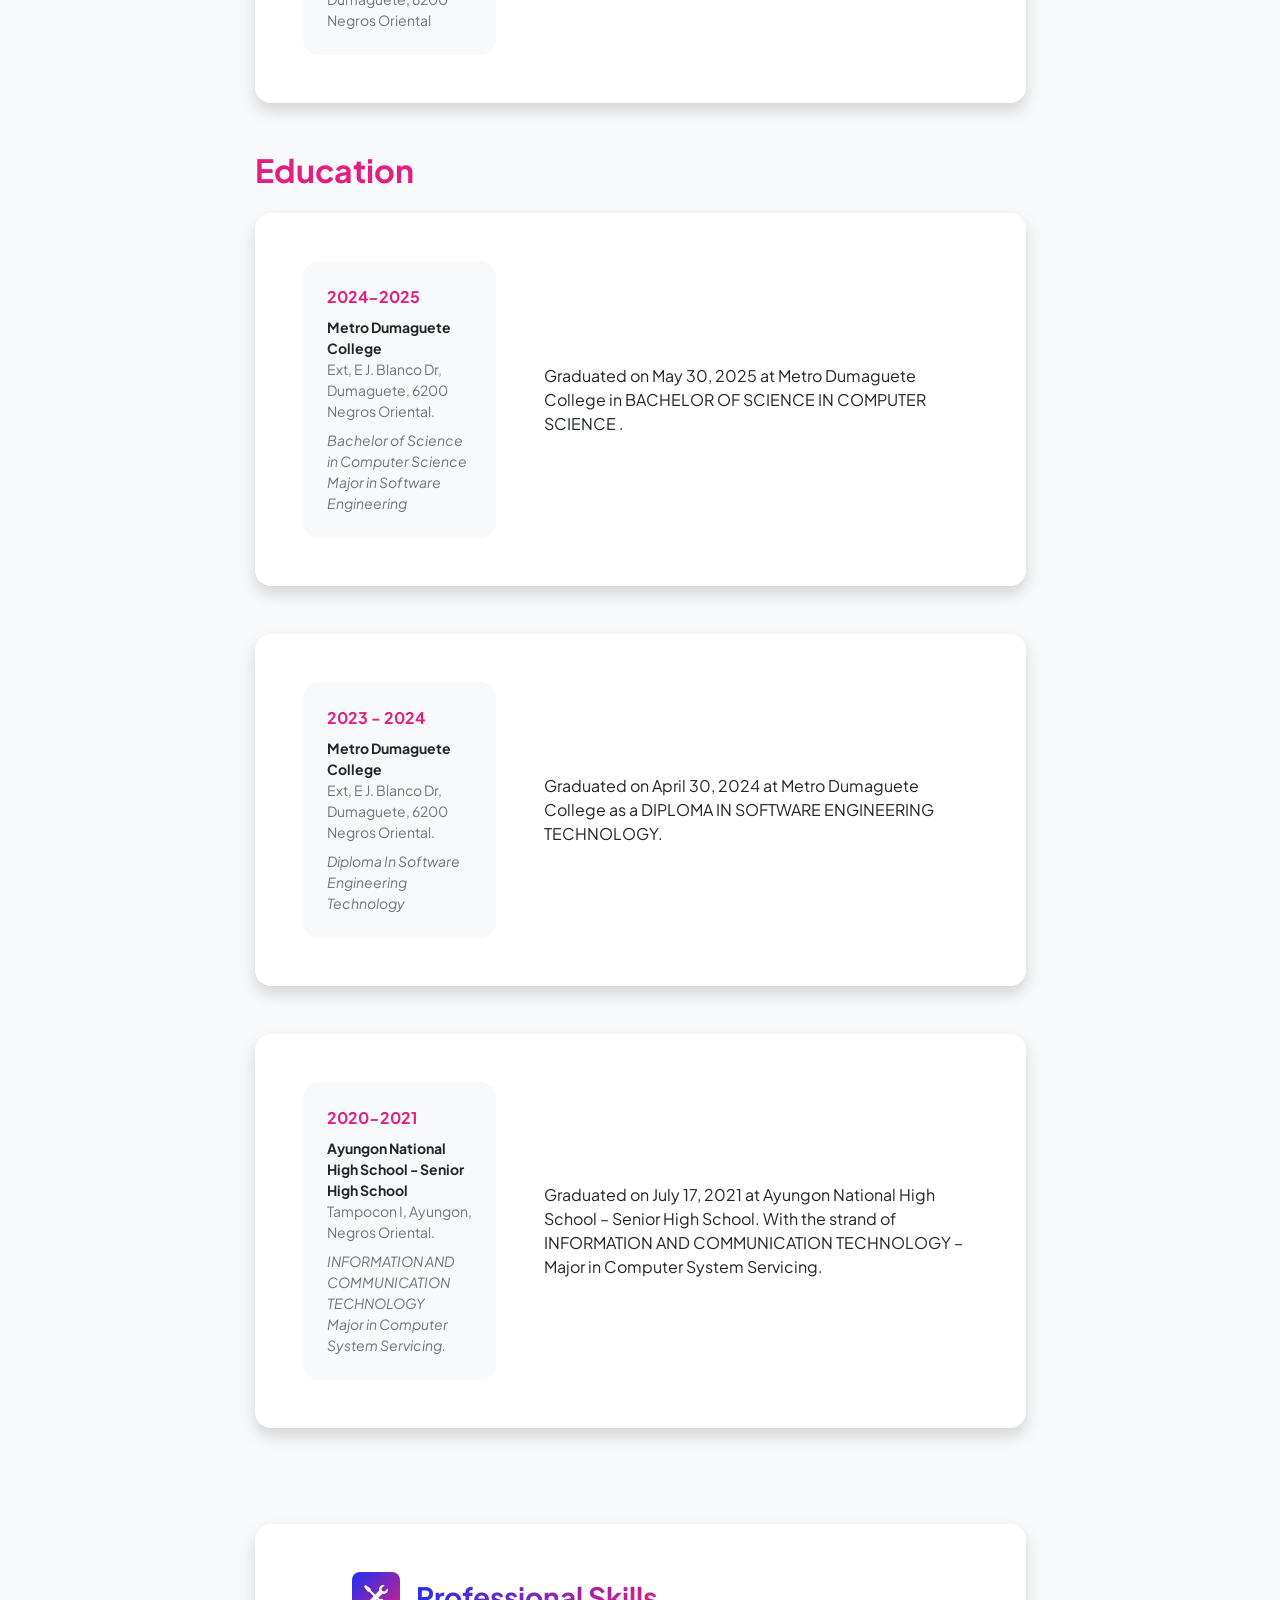
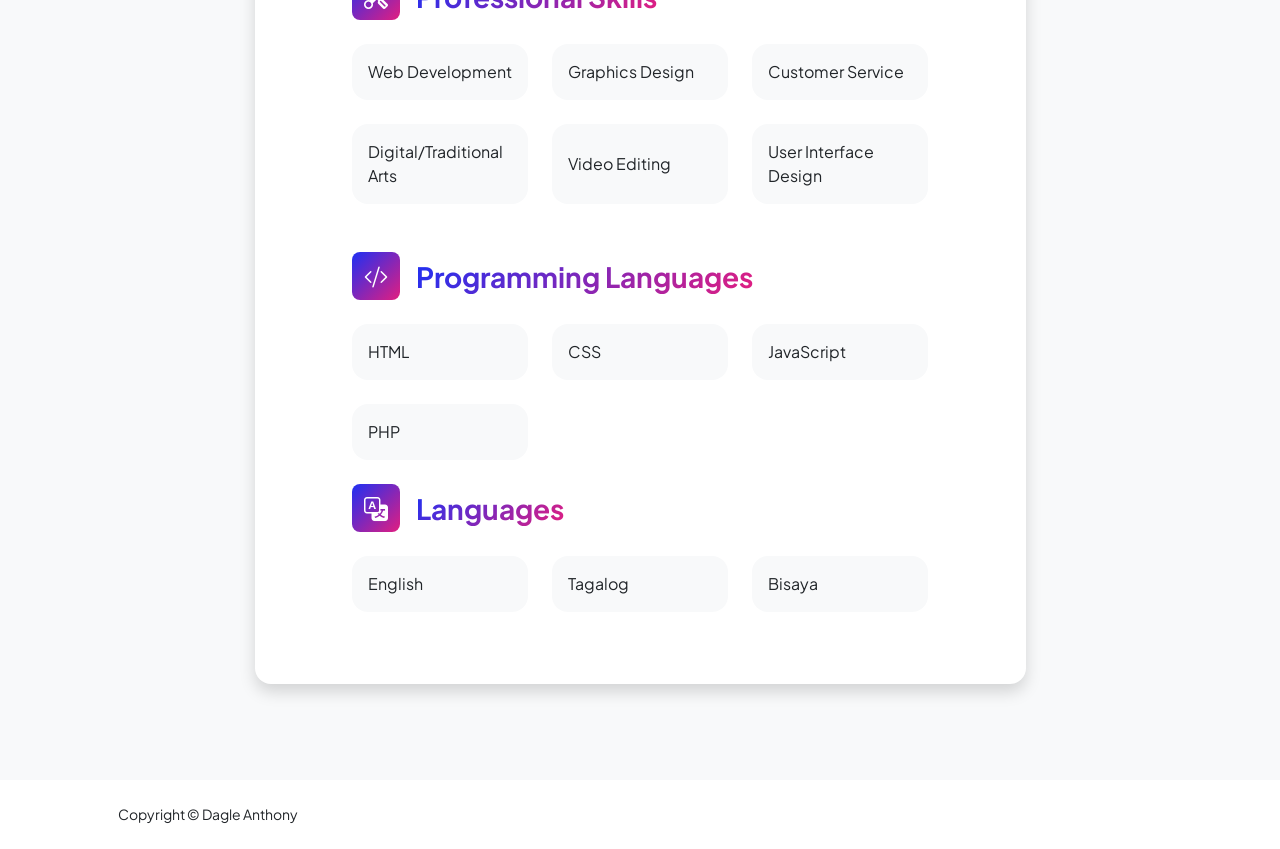
==== commit 7bb617c4: "Update resume.html" ====
--- a/resume.html
+++ b/resume.html
@@ -45,7 +45,7 @@
                         
                             <div class="profile-card">
                               <div class="profile-image">
-                                <img src="assets/profile5.jpg" alt="Profile Picture" />
+                                <img src="assets/profile5.png" alt="Profile Picture" />
                               </div>
                               <div class="profile-info">
                                 <h2>Anthony Palomar Dagle</h2>
@@ -138,7 +138,7 @@
                                                 </div>
                                             </div>
                                         </div>
-                                        <div class="col-lg-8"><div>A graduating student this coming May 30, 2025 at Metro Dumaguete College in BACHELOR OF SCIENCE IN COMPUTER SCIENCE .</div></div>
+                                        <div class="col-lg-8"><div>Graduated on May 30, 2025 at Metro Dumaguete College in BACHELOR OF SCIENCE IN COMPUTER SCIENCE .</div></div>
                                     </div>
                                 </div>
                             </div>
